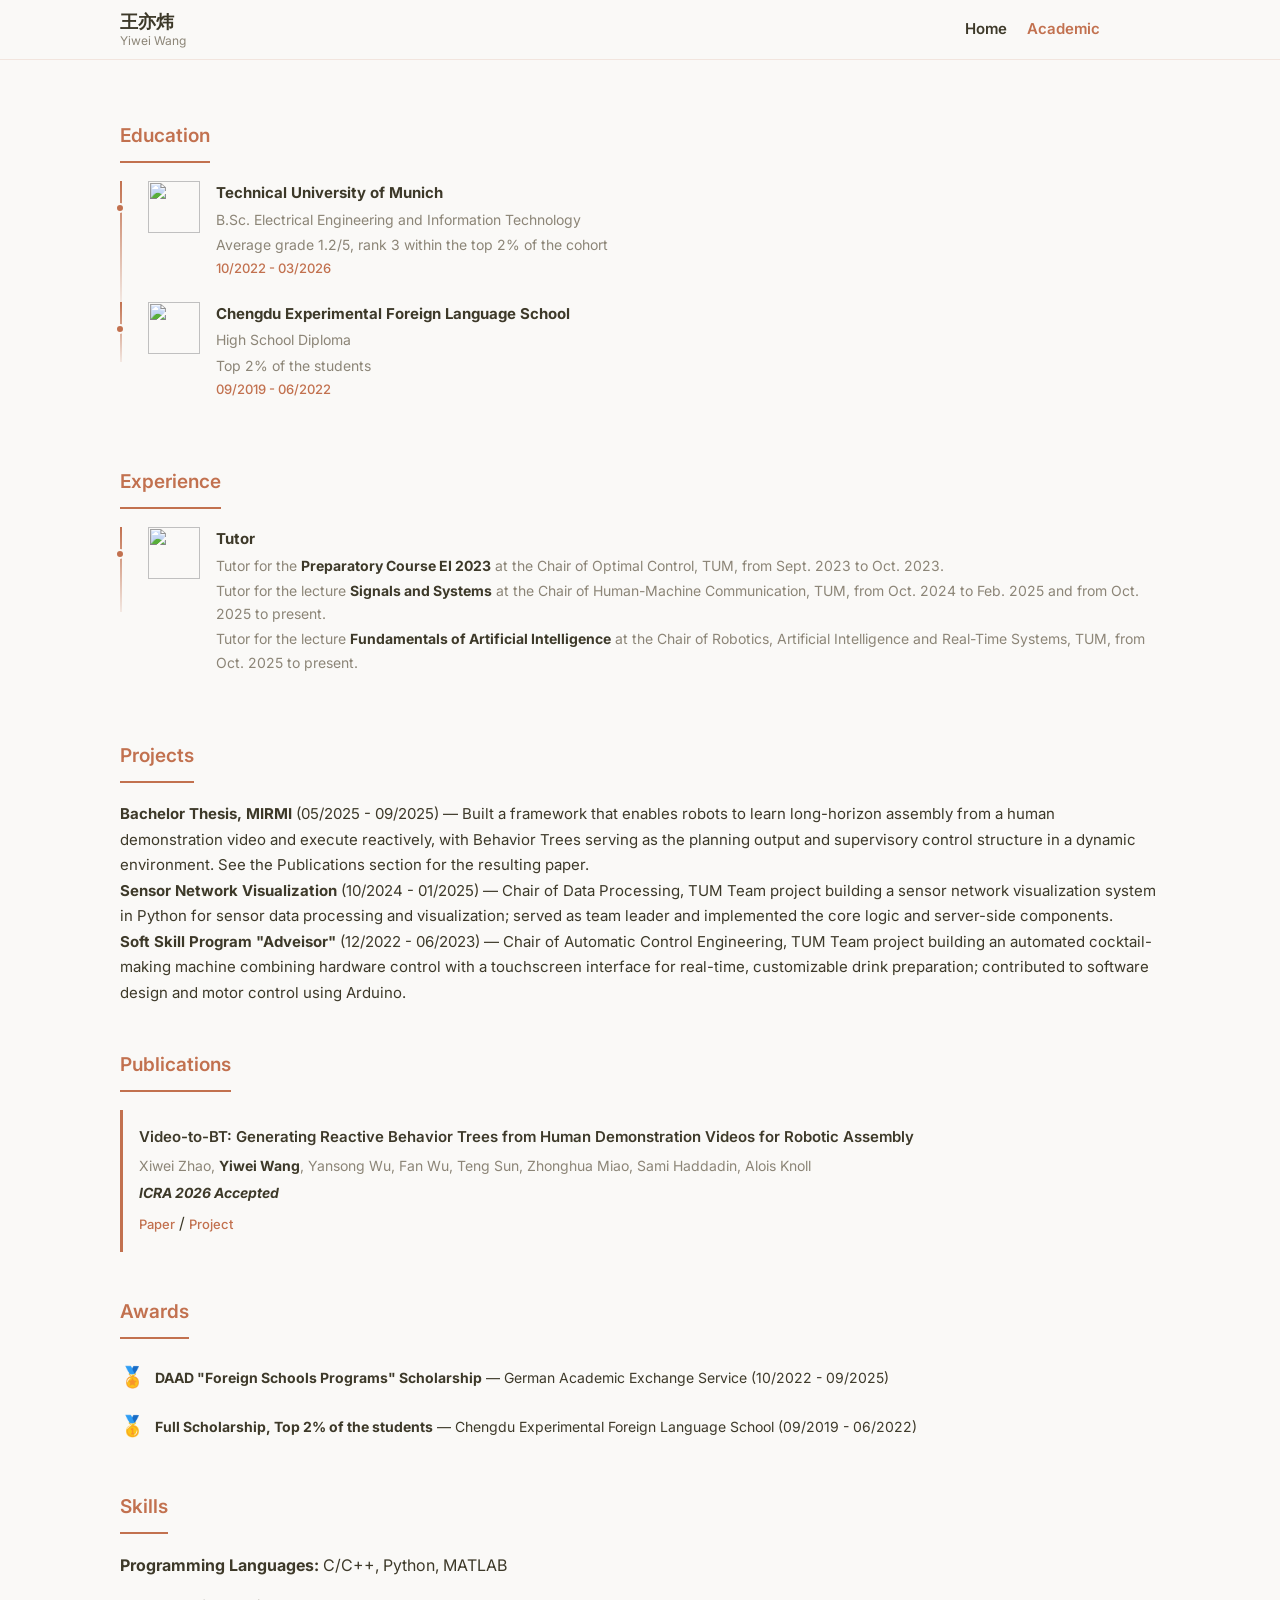
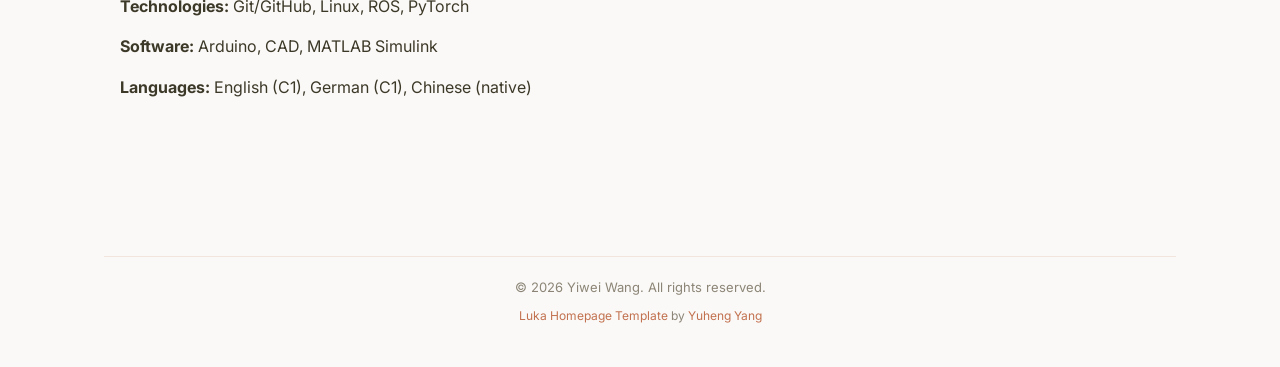
==== academic.html @ f7123c95 "Update my homepage." ====
<!DOCTYPE html>
<html lang="en">
<head>
  <meta charset="UTF-8">
  <meta http-equiv="X-UA-Compatible" content="IE=edge">
  <meta name="viewport" content="width=device-width, initial-scale=1">
  <title>Academic - Yiwei Wang</title>
  <meta name="description" content="Yiwei Wang - Education, experience, projects, publications, awards, and skills.">
  <meta name="keywords" content="Yiwei Wang, TUM, robotics, computer vision, foundation models, learning-based control, academic homepage">
  <link rel="icon" href="assets/img/favicon.svg" type="image/svg+xml">

  <link rel="preconnect" href="https://fonts.googleapis.com">
  <link rel="preconnect" href="https://fonts.gstatic.com" crossorigin>
  <link href="https://fonts.googleapis.com/css2?family=Inter:wght@300;400;500;600;700&display=swap" rel="stylesheet">

  <link rel="stylesheet" href="https://cdnjs.cloudflare.com/ajax/libs/academicons/1.8.6/css/academicons.min.css" integrity="sha256-uFVgMKfistnJAfoCUQigIl+JfUaP47GrRKjf6CTPVmw=" crossorigin="anonymous">
  <script src="https://kit.fontawesome.com/a860a211d3.js" crossorigin="anonymous"></script>

  <link rel="stylesheet" href="assets/css/font_sans_serif.css">
  <link rel="stylesheet" href="assets/css/theme-luka.css?v=4">
</head>
<body class="theme-luka no-sidebar">
  <nav class="top-nav">
    <div class="nav-container">
      <a href="./" class="nav-left nav-brand">
        <span class="nav-brand-cn">王亦炜</span>
        <span class="nav-brand-en">Yiwei Wang</span>
      </a>
      <div class="nav-right">
        <a href="./" class="nav-link">Home</a>
        <a href="academic.html" class="nav-link active">Academic</a>
        <button id="themeToggle" class="theme-toggle" title="Toggle theme" aria-label="Toggle theme">
          <i class="fa-solid fa-moon"></i>
        </button>
      </div>
    </div>
  </nav>

  <div class="wrapper">
    <section class="content">
      <div class="section" id="education">
        <h2 class="section-title">Education</h2>
        <div class="section-body" data-content="content/education.md" data-format="education"></div>
      </div>

      <div class="section" id="experience">
        <h2 class="section-title">Experience</h2>
        <div class="section-body" data-content="content/experience.md" data-format="experience"></div>
      </div>

      <div class="section" id="projects">
        <h2 class="section-title">Projects</h2>
        <div class="section-body" data-content="content/projects.md" data-format="projects"></div>
      </div>

      <div class="section" id="publications">
        <h2 class="section-title">Publications</h2>
        <div class="section-body" data-content="content/publications.md" data-format="publications"></div>
      </div>

      <div class="section" id="awards">
        <h2 class="section-title">Awards</h2>
        <div class="section-body" data-content="content/awards.md" data-format="awards"></div>
      </div>

      <div class="section" id="skills">
        <h2 class="section-title">Skills</h2>
        <div class="section-body" data-content="content/skills.md" data-format="skills"></div>
      </div>
    </section>

    <footer class="site-footer">
      <p>
        &copy; 2026 Yiwei Wang. All rights reserved.
        <br>
        <span class="template-credit"><a href="https://github.com/wzsyyh/luka-homepage-template">Luka Homepage Template</a> by <a href="https://wzsyyh.github.io/">Yuheng Yang</a></span>
      </p>
    </footer>
  </div>

  <script src="assets/js/scale.fix.js"></script>
  <script src="assets/js/content.js?v=4"></script>
  <script>
    (function() {
      const themeToggle = document.getElementById('themeToggle');
      const icon = themeToggle.querySelector('i');

      function setTheme(isDark) {
        document.documentElement.setAttribute('data-theme', isDark ? 'dark' : 'light');
        icon.classList.toggle('fa-sun', isDark);
        icon.classList.toggle('fa-moon', !isDark);
        localStorage.setItem('theme', isDark ? 'dark' : 'light');
      }

      const savedTheme = localStorage.getItem('theme');
      const prefersDark = window.matchMedia('(prefers-color-scheme: dark)').matches;
      setTheme(savedTheme ? savedTheme === 'dark' : prefersDark);

      themeToggle.addEventListener('click', function() {
        const isDark = document.documentElement.getAttribute('data-theme') === 'dark';
        setTheme(!isDark);
      });

      if ('IntersectionObserver' in window) {
        const observer = new IntersectionObserver(function(entries) {
          entries.forEach(function(entry) {
            if (entry.isIntersecting) {
              entry.target.classList.add('visible');
              observer.unobserve(entry.target);
            }
          });
        }, { threshold: 0.1 });

        document.querySelectorAll('.section').forEach(function(el) {
          observer.observe(el);
        });
      } else {
        document.querySelectorAll('.section').forEach(function(el) {
          el.classList.add('visible');
        });
      }
    })();
  </script>
</body>
</html>
---- assets/css/theme-luka.css ----
/* ============================================
   Luka Homepage
   Warm minimal academic homepage template
   ============================================ */

html {
  scroll-behavior: smooth;
}

body {
  margin: 0;
}

body.theme-luka,
body.theme-luka *,
body.theme-luka *::before,
body.theme-luka *::after {
  box-sizing: border-box;
}

:root {
  --luka-bg: #faf9f7;
  --luka-text: #3d3929;
  --luka-accent: #c2714f;
  --luka-secondary: #8c8577;
  --luka-border: rgba(194, 113, 79, 0.2);
  --luka-shadow: rgba(194, 113, 79, 0.15);
  --luka-social-bg: #ffffff;
  --luka-social-text: #8b7355;
  --luka-footer-border: rgba(194, 113, 79, 0.15);
}

@media (prefers-color-scheme: dark) {
  :root:not([data-theme="light"]) {
    --luka-bg: #1a1917;
    --luka-text: #d1cec7;
    --luka-accent: #e28a67;
    --luka-secondary: #9b9488;
    --luka-border: rgba(226, 138, 103, 0.2);
    --luka-shadow: rgba(0, 0, 0, 0.3);
    --luka-social-bg: #22211e;
    --luka-social-text: #d1cec7;
    --luka-footer-border: rgba(226, 138, 103, 0.15);
  }
}

[data-theme="dark"] {
  --luka-bg: #1a1917;
  --luka-text: #d1cec7;
  --luka-accent: #e28a67;
  --luka-secondary: #9b9488;
  --luka-border: rgba(226, 138, 103, 0.2);
  --luka-shadow: rgba(0, 0, 0, 0.3);
  --luka-social-bg: #22211e;
  --luka-social-text: #d1cec7;
  --luka-footer-border: rgba(226, 138, 103, 0.15);
}

[data-theme="light"] {
  --luka-bg: #faf9f7;
  --luka-text: #3d3929;
  --luka-accent: #c2714f;
  --luka-secondary: #8c8577;
  --luka-border: rgba(194, 113, 79, 0.2);
  --luka-shadow: rgba(194, 113, 79, 0.15);
  --luka-social-bg: #ffffff;
  --luka-social-text: #8b7355;
  --luka-footer-border: rgba(194, 113, 79, 0.15);
}

body.theme-luka {
  background: var(--luka-bg);
  color: var(--luka-text);
  font-family: "Inter", -apple-system, BlinkMacSystemFont, sans-serif;
  font-size: 16px;
  line-height: 1.65;
  transition: background-color 0.3s ease, color 0.3s ease;
}

body.theme-luka a {
  color: var(--luka-accent);
  text-decoration: none;
}

body.theme-luka a:hover {
  filter: brightness(1.15);
}

body.theme-luka .top-nav {
  position: fixed;
  top: 0;
  left: 0;
  right: 0;
  height: 60px;
  display: flex;
  justify-content: center;
  align-items: center;
  background: var(--luka-bg);
  border-bottom: 1px solid var(--luka-footer-border);
  z-index: 1000;
}

body.theme-luka .nav-container {
  width: 100%;
  max-width: 1120px;
  padding: 0 40px;
  display: flex;
  align-items: center;
  justify-content: space-between;
}

body.theme-luka .nav-brand {
  display: flex;
  flex-direction: column;
  line-height: 1.25;
}

body.theme-luka .nav-brand-cn {
  color: var(--luka-text);
  font-size: 18px;
  font-weight: 700;
}

body.theme-luka .nav-brand-en {
  color: var(--luka-secondary);
  font-size: 12px;
  font-weight: 400;
}

body.theme-luka .nav-right {
  display: flex;
  align-items: center;
  gap: 20px;
}

body.theme-luka .nav-link {
  color: var(--luka-text);
  font-size: 15px;
  font-weight: 600;
}

body.theme-luka .nav-link.active {
  color: var(--luka-accent);
}

body.theme-luka .theme-toggle {
  border: none;
  background: transparent;
  color: var(--luka-text);
  width: 40px;
  height: 40px;
  border-radius: 999px;
  cursor: pointer;
  font-size: 18px;
  transition: background-color 0.2s ease, color 0.2s ease;
}

body.theme-luka .theme-toggle:hover {
  background: var(--luka-border);
  color: var(--luka-accent);
}

body.theme-luka .wrapper {
  width: 100%;
  max-width: 1120px;
  margin: 0 auto;
  display: flex;
  flex-wrap: wrap;
  align-items: flex-start;
  min-height: 100vh;
}

body.theme-luka .sidebar {
  width: 320px;
  flex-shrink: 0;
  position: fixed;
  top: 60px;
  left: calc(50% - 560px);
  height: calc(100vh - 60px);
  overflow-y: auto;
  text-align: center;
  box-sizing: border-box;
  display: flex;
  flex-direction: column;
  justify-content: flex-start;
  align-items: center;
  padding-top: 60px;
  z-index: 100;
}

body.theme-luka .profile-card {
  width: 100%;
  padding: 0 20px;
  text-align: center;
}

body.theme-luka .image.avatar {
  display: block;
  margin: 0 auto 28px;
}

body.theme-luka .image.avatar img {
  width: 220px;
  height: 220px;
  border-radius: 50%;
  object-fit: cover;
  box-shadow: 0 6px 24px var(--luka-shadow);
}

body.theme-luka .site-name {
  margin: 0 0 8px;
  color: var(--luka-text);
  font-size: 28px;
  line-height: 1.2;
}

body.theme-luka .site-email {
  margin: 0 0 24px;
  color: var(--luka-secondary);
  font-size: 13px;
  font-family: "Ubuntu Mono", "SFMono-Regular", monospace;
  word-break: break-all;
}

body.theme-luka .social-icons {
  display: flex;
  justify-content: center;
  gap: 12px;
  flex-wrap: wrap;
}

body.theme-luka .social-icons a {
  width: 40px;
  height: 40px;
  display: inline-flex;
  align-items: center;
  justify-content: center;
  border-radius: 50%;
  background: var(--luka-social-bg);
  color: var(--luka-social-text) !important;
  box-shadow: 0 2px 8px rgba(61, 57, 41, 0.08);
  transition: transform 0.2s ease, background-color 0.2s ease, color 0.2s ease;
}

body.theme-luka .social-icons a:hover {
  background: var(--luka-accent);
  color: #fff !important;
  transform: translateY(-2px);
}

body.theme-luka .visitor-card {
  margin: 40px auto 0;
  width: 240px;
  padding: 18px 16px;
  border: 1px dashed var(--luka-border);
  border-radius: 14px;
  color: var(--luka-secondary);
  text-align: left;
}

body.theme-luka .visitor-card-title {
  margin-bottom: 8px;
  font-size: 13px;
  font-weight: 600;
  color: var(--luka-accent);
  text-transform: uppercase;
  letter-spacing: 0.08em;
}

body.theme-luka .visitor-card-body {
  font-size: 13px;
  line-height: 1.6;
}

body.theme-luka .content {
  flex: 1;
  min-width: 0;
  margin-left: 320px;
  padding: 120px 40px 80px 60px;
}

body.theme-luka.no-sidebar .content {
  margin-left: 0;
  padding: 120px 40px 80px;
}

body.theme-luka.no-sidebar .site-footer {
  padding-left: 24px;
}

body.theme-luka .section {
  margin-bottom: 44px;
  opacity: 0;
  transform: translateY(12px);
  transition: opacity 0.45s ease, transform 0.45s ease;
}

body.theme-luka .section.visible {
  opacity: 1;
  transform: translateY(0);
}

body.theme-luka .section-title {
  display: inline-block;
  margin: 0 0 18px;
  padding-bottom: 10px;
  border-bottom: 2px solid var(--luka-accent);
  color: var(--luka-accent);
  font-size: 19px;
  font-weight: 600;
}

body.theme-luka .section-body p {
  margin: 0 0 14px;
}

body.theme-luka .card {
  background: transparent;
  padding: 0;
  box-shadow: none;
}

body.theme-luka .timeline-item {
  position: relative;
  margin-left: 20px;
  padding-left: 8px;
  padding-bottom: 20px;
}

body.theme-luka .timeline-item::before {
  content: "";
  position: absolute;
  left: -20px;
  top: 0;
  bottom: 0;
  width: 2px;
  background: linear-gradient(to bottom, var(--luka-accent), rgba(194, 113, 79, 0.12));
}

body.theme-luka .timeline-item:last-child::before {
  bottom: 50%;
}

body.theme-luka .timeline-item::after {
  content: "";
  position: absolute;
  left: -25px;
  top: 22px;
  width: 10px;
  height: 10px;
  border-radius: 50%;
  background: var(--luka-accent);
  border: 2px solid var(--luka-bg);
}

body.theme-luka .experience-item {
  display: flex;
  align-items: flex-start;
  gap: 16px;
}

body.theme-luka .institution-logo {
  width: 52px;
  height: 52px;
  flex-shrink: 0;
}

body.theme-luka .experience-content {
  flex: 1;
}

body.theme-luka .experience-content p {
  margin: 0 0 2px;
}

body.theme-luka .exp-title {
  font-size: 15px;
  color: var(--luka-text);
}

body.theme-luka .exp-detail {
  font-size: 14px;
  color: var(--luka-secondary);
}

body.theme-luka .exp-period {
  font-size: 13px;
  color: var(--luka-accent);
  font-weight: 500;
}

body.theme-luka .news-item .news-date {
  margin: 0 0 2px;
}

body.theme-luka .news-item .news-text {
  margin: 0;
}

body.theme-luka .project-card {
  font-size: 15px;
  line-height: 1.7;
}

body.theme-luka .publications ol.bibliography {
  list-style: none;
  padding: 0;
  margin: 0;
}

body.theme-luka .publications ol.bibliography li {
  margin-bottom: 14px;
  padding: 15px 0 15px 16px;
  border-left: 3px solid var(--luka-accent);
}

body.theme-luka .pub-content .title {
  margin-bottom: 4px;
  color: var(--luka-text);
  font-size: 15px;
  font-weight: 600;
}

body.theme-luka .pub-content .author {
  margin-bottom: 4px;
  color: var(--luka-secondary);
  font-size: 14px;
}

body.theme-luka .pub-content .periodical {
  margin-bottom: 6px;
  color: var(--luka-accent);
  font-size: 14px;
}

body.theme-luka .pub-content .links a {
  font-size: 13px;
  font-weight: 500;
}

body.theme-luka .awards-grid {
  display: flex;
  flex-direction: column;
  gap: 8px;
}

body.theme-luka .award-item {
  display: flex;
  align-items: center;
  gap: 10px;
  padding: 4px 0;
}

body.theme-luka .award-icon {
  flex-shrink: 0;
  font-size: 20px;
}

body.theme-luka .award-text {
  color: var(--luka-text);
  font-size: 14px;
}

body.theme-luka .site-footer {
  width: 100%;
  flex-basis: 100%;
  padding: 32px 24px 40px 380px;
  text-align: center;
}

body.theme-luka .site-footer p {
  margin: 0;
  padding-top: 20px;
  border-top: 1px solid var(--luka-footer-border);
  color: var(--luka-secondary);
  font-size: 13px;
}

body.theme-luka .template-credit {
  display: inline-block;
  margin-top: 8px;
  font-size: 12px;
}

body.theme-luka h1,
body.theme-luka h2,
body.theme-luka h3,
body.theme-luka h4,
body.theme-luka strong {
  color: var(--luka-text);
}

@media (max-width: 1080px) {
  body.theme-luka .nav-container {
    padding: 0 20px;
  }

  body.theme-luka .wrapper {
    flex-direction: column;
    padding: 0 20px;
  }

  body.theme-luka .sidebar {
    position: static;
    left: auto;
    width: 100%;
    height: auto;
    padding-top: 80px;
    overflow: visible;
  }

  body.theme-luka .profile-card {
    padding: 0;
  }

  body.theme-luka .content {
    margin-left: 0;
    padding: 32px 0 48px;
  }

  body.theme-luka .site-footer {
    padding: 32px 0;
  }

  body.theme-luka .site-footer p {
    padding-top: 0;
    border-top: none;
  }
}

@media (max-width: 640px) {
  body.theme-luka .image.avatar img {
    width: 148px;
    height: 148px;
  }

  body.theme-luka .site-name {
    font-size: 24px;
  }

  body.theme-luka .experience-item {
    gap: 12px;
  }

  body.theme-luka .institution-logo {
    width: 44px;
    height: 44px;
  }

  body.theme-luka .visitor-card {
    width: 100%;
    max-width: 280px;
  }
}

@media (max-width: 480px) {
  body.theme-luka .section {
    margin-bottom: 32px;
  }

  body.theme-luka .section-title {
    font-size: 18px;
  }

  body.theme-luka .project-card,
  body.theme-luka .exp-detail,
  body.theme-luka .award-text,
  body.theme-luka .pub-content .author,
  body.theme-luka .pub-content .periodical {
    font-size: 13px;
  }
}
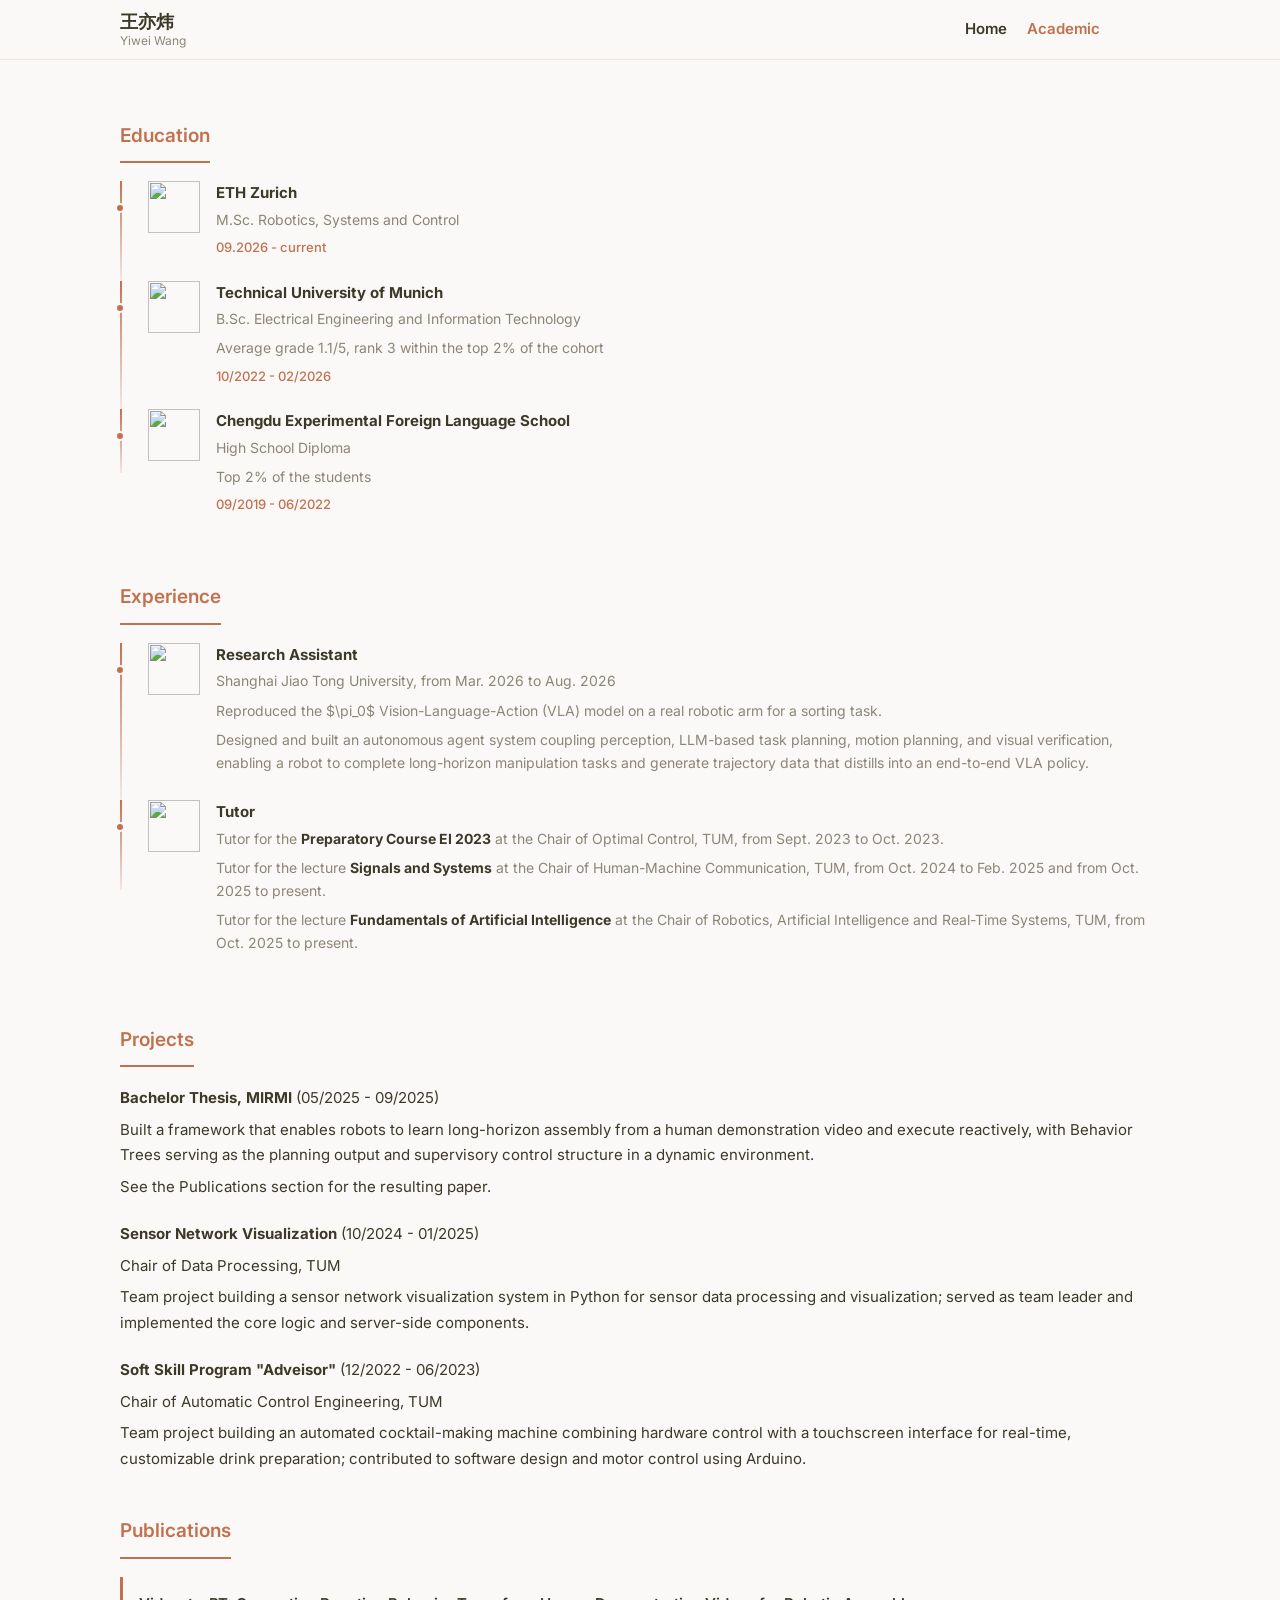
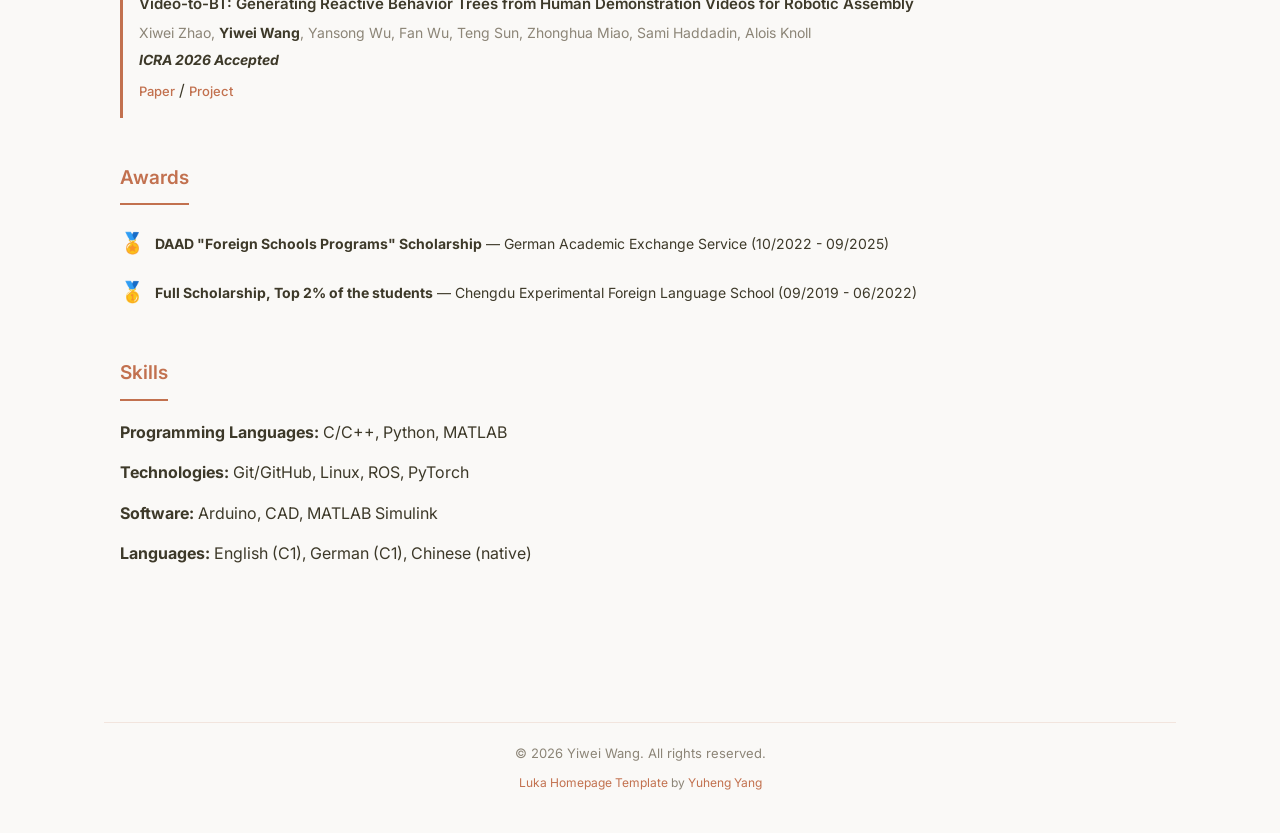
==== commit 27c39d5e: "Update the homepage." ====
--- a/academic.html
+++ b/academic.html
@@ -15,6 +15,7 @@
 
   <link rel="stylesheet" href="https://cdnjs.cloudflare.com/ajax/libs/academicons/1.8.6/css/academicons.min.css" integrity="sha256-uFVgMKfistnJAfoCUQigIl+JfUaP47GrRKjf6CTPVmw=" crossorigin="anonymous">
   <script src="https://kit.fontawesome.com/a860a211d3.js" crossorigin="anonymous"></script>
+  <link rel="stylesheet" href="https://cdnjs.cloudflare.com/ajax/libs/KaTeX/0.16.9/katex.min.css" crossorigin="anonymous">
 
   <link rel="stylesheet" href="assets/css/font_sans_serif.css">
   <link rel="stylesheet" href="assets/css/theme-luka.css?v=4">
@@ -79,6 +80,7 @@
   </div>
 
   <script src="assets/js/scale.fix.js"></script>
+  <script src="https://cdnjs.cloudflare.com/ajax/libs/KaTeX/0.16.9/katex.min.js" crossorigin="anonymous"></script>
   <script src="assets/js/content.js?v=4"></script>
   <script>
     (function() {
--- a/assets/css/theme-luka.css
+++ b/assets/css/theme-luka.css
@@ -383,6 +383,10 @@
   color: var(--luka-secondary);
 }
 
+body.theme-luka .experience-content p.exp-detail {
+  margin-bottom: 6px;
+}
+
 body.theme-luka .exp-period {
   font-size: 13px;
   color: var(--luka-accent);
@@ -400,6 +404,19 @@
 body.theme-luka .project-card {
   font-size: 15px;
   line-height: 1.7;
+  margin-bottom: 22px;
+}
+
+body.theme-luka .project-card:last-child {
+  margin-bottom: 0;
+}
+
+body.theme-luka .project-card p {
+  margin: 0 0 6px;
+}
+
+body.theme-luka .project-card p:last-of-type {
+  margin-bottom: 0;
 }
 
 body.theme-luka .publications ol.bibliography {
